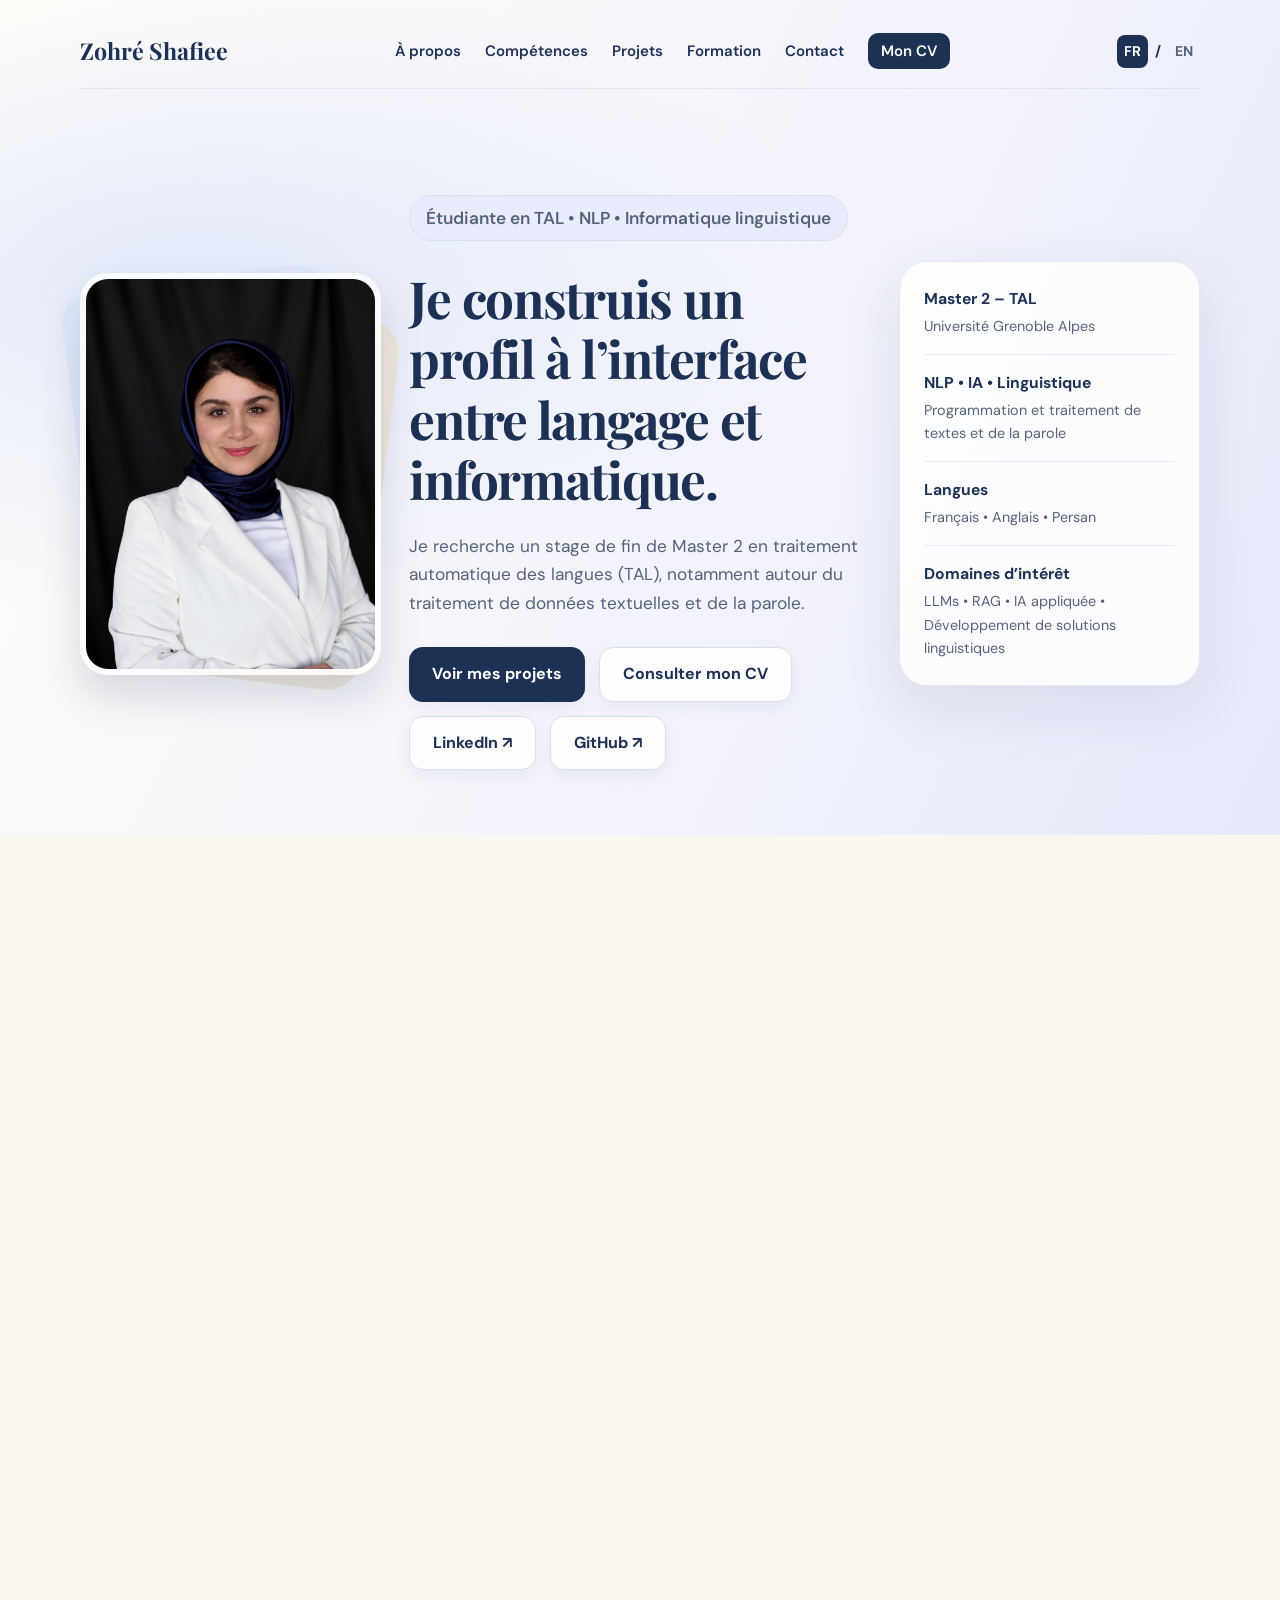
==== index.html @ eb0753e9 "Show future NLP and AI interests instead of internship-only objective" ====
<!DOCTYPE html>
<html lang="fr">
<head>
  <meta charset="UTF-8" />
  <meta name="viewport" content="width=device-width, initial-scale=1.0" />
  <title>Zohré Shafiee | Portfolio</title>
  <link rel="stylesheet" href="style.css" />
</head>
<body>
  <header class="hero">
    <nav class="navbar">
      <div class="logo">Zohré Shafiee</div>
      <ul class="nav-links">
        <li><a href="#about">À propos</a></li>
        <li><a href="#skills">Compétences</a></li>
        <li><a href="#projects">Projets</a></li>
        <li><a href="#formation">Formation</a></li>
        <li><a href="#contact">Contact</a></li><li><a class="nav-cv" href="cv.html">Mon CV</a></li>
      </ul>
      <div class="lang-switch" aria-label="Langue"><a href="index.html" lang="fr" aria-current="page">FR</a><span aria-hidden="true"> / </span><a href="en.html" lang="en">EN</a></div>
    </nav>

    <div class="hero-content">
      <div class="hero-photo-wrap">
        <div class="hero-photo-shape shape-one"></div>
        <div class="hero-photo-shape shape-two"></div>
        <img class="hero-portrait" src="photo_portfolio_zohre.jpg" alt="Portrait de Zohré Shafiee" />
      </div>
      <div class="hero-text">
        <p class="tag">Étudiante en TAL • NLP • Informatique linguistique</p>
        <h1>Je construis un profil à l’interface entre langage et informatique.</h1>
        <p>Je recherche un stage de fin de Master 2 en traitement automatique des langues (TAL), notamment autour du traitement de données textuelles et de la parole.</p>
        <div class="hero-buttons">
          <a class="btn primary" href="#projects">Voir mes projets</a>
          <a class="btn secondary" href="cv.html">Consulter mon CV</a><a class="btn secondary" href="https://www.linkedin.com/in/zohr%C3%A9-shafiee-1b58731a2/" target="_blank" rel="noopener noreferrer">LinkedIn ↗</a>
          <a class="btn secondary" href="https://github.com/zohre-shafiee" target="_blank" rel="noopener noreferrer">GitHub ↗</a>
        </div>
      </div>
      <aside class="hero-card info-card">
        <div class="info-item"><h3>Master 2 – TAL</h3><p>Université Grenoble Alpes</p></div>
        <div class="info-item"><h3>NLP • IA • Linguistique</h3><p>Programmation et traitement de textes et de la parole</p></div>
        <div class="info-item"><h3>Langues</h3><p>Français • Anglais • Persan</p></div>
        <div class="info-item"><h3>Domaines d’intérêt</h3><p>LLMs • RAG • IA appliquée • Développement de solutions linguistiques</p></div>
      </aside>
    </div>
  </header>

  <main class="container">
    <section id="about" class="section reveal">
      <h2>À propos</h2>
      <p>De la traduction française aux sciences du langage, puis au TAL, mon parcours relie l'analyse linguistique à la programmation. À l'Université Grenoble Alpes, je développe des compétences en traitement de corpus, classification de textes et évaluation de systèmes de reconnaissance vocale.</p>
      <p>Je souhaite contribuer à un projet concret en TAL/NLP lors d'un stage de fin d'études, en associant rigueur linguistique, expérimentation et développement.</p>
    </section>

    <section id="skills" class="section reveal">
      <h2>Compétences</h2>
      <div class="cards-grid">
        <div class="card">
          <h3>Programmation et développement web</h3>
          <p>Python, JavaScript, PHP, HTML, CSS, SQL</p>
        </div>
        <div class="card">
          <h3>Traitement automatique des langues</h3>
          <p>Prétraitement de textes, analyse de corpus, classification de textes, analyse phonologique</p>
        </div>
        <div class="card">
          <h3>Apprentissage automatique et NLP</h3>
          <p>Classification supervisée de textes, expérimentation avec des modèles Transformers, évaluation des prédictions</p>
        </div>
        <div class="card">
          <h3>Bibliothèques et outils utilisés</h3>
          <p>Pandas, NLTK, spaCy, Hugging Face Transformers, JiWER, Jupyter Notebook, Git/GitHub, SQLite</p>
        </div>
      </div>
    </section>

    <section id="projects" class="section reveal">
      <h2>Projets universitaires</h2>

      <div class="project-card">
        <h3>Phonorama – Application web d’analyse phonologique</h3>
        <p>
          Projet mené en équipe avec Aster Formation dans le cadre du cours de gestion de projet : développement d’un outil pour comparer les inventaires phonologiques du français et d’autres langues. Les données principalement issues de PHOIBLE sont présentées dans des tableaux interactifs de consonnes et de voyelles. </p><p class="project-contribution"><strong>Ma contribution :</strong> développement de fonctionnalités avec JavaScript et PHP et travail avec SQLite.
        </p>
        <span class="badge">HTML/CSS</span>
        <span class="badge">JavaScript</span>
        <span class="badge">PHP</span>
        <span class="badge">SQLite</span>
        <p><a href="https://github.com/zohre-shafiee/Project-Panneaurama-" target="_blank" rel="noopener noreferrer">Voir sur GitHub ↗</a></p>
      </div>

      <div class="project-card">
        <h3>Gestion des dictées – Application web éducative</h3>
        <p>
          Plateforme éducative permettant aux enseignants de gérer des dictées, de consulter les résultats des élèves et d’analyser leurs erreurs. Le projet associe une interface PHP/MySQL, un module de traitement linguistique en Python avec Stanza et une fonctionnalité d’OCR pour extraire du texte. </p><p class="project-contribution"><strong>Ma contribution :</strong> affichage des résultats des élèves, traitement des réponses avec JavaScript et PHP, et tests locaux d'analyse automatique en Python.
        </p>
        <span class="badge">JavaScript</span>
        <span class="badge">PHP</span>
        <span class="badge">Python</span>
        <p><a href="https://github.com/zohre-shafiee/gestion_des_dict-es" target="_blank" rel="noopener noreferrer">Code GitHub ↗</a> · <a href="http://i3l.univ-grenoble-alpes.fr/~l3_gr16/PWTAL/Zohre/ProjetWeb-Groupe1/index.php" target="_blank" rel="noopener noreferrer">Voir l’application ↗</a></p>
      </div>

      <div class="project-card">
        <h3>Classification de textes – ParlaCAP</h3>
        <p>
          Projet en binôme avec Camille Benoit-Guyod : prédire le parti politique associé à des discours parlementaires français du corpus ParlaCAP. Cinq configurations DistilCamemBERT et CamemBERT ont été expérimentées, notamment pour étudier l’impact du déséquilibre des classes. Meilleur résultat rapporté : 56,69 % d’accuracy et 48,29 % de F1 macro. </p><p class="project-contribution"><strong>Travail en équipe :</strong> préparation des données, expérimentation et évaluation de modèles Transformers avec Python.
        </p>
        <span class="badge">Python</span>
        <span class="badge">Transformers</span>
        <p><a href="https://github.com/zohre-shafiee/Projet-python-ParlaCAP" target="_blank" rel="noopener noreferrer">Voir sur GitHub ↗</a></p>
      </div>
      <div class="project-card">
        <h3>Évaluation de la reconnaissance automatique de la parole (ASR)</h3>
        <p>
          Étude expérimentale menée en équipe : comparaison des transcriptions automatiques du système TADDDAM avec des références manuelles, auprès de deux locuteurs natifs et deux non natifs du français. Les taux WER observés vont de 9,96 % à 19,41 % ; l’échantillon est trop petit pour conclure à un effet général du statut natif. </p><p class="project-contribution"><strong>Travail réalisé :</strong> normalisation des textes, calcul du Word Error Rate (WER) et identification des substitutions, suppressions et insertions avec Python et JiWER. L’exemple public repose uniquement sur des données fictives.
        </p>
        <span class="badge">Python</span>
        <span class="badge">JiWER</span>
        <span class="badge">ASR</span>
        <p><a href="https://github.com/zohre-shafiee/ASR-WER-Evaluation" target="_blank" rel="noopener noreferrer">Voir sur GitHub ↗</a></p>
      </div>
    </section>

    <section id="formation" class="section reveal">
      <h2>Formation</h2>
      <div class="timeline">
        <a class="timeline-item education-link" href="https://atu.ac.ir/en" target="_blank" rel="noopener noreferrer" aria-label="Licence en traduction française (Bac+4) — official programme website">
          <h3>Licence en traduction française (Bac+4)</h3>
          <p>Université Allameh Tabataba'i – Téhéran</p>
        </a>
        <a class="timeline-item education-link" href="https://lesla.univ-lyon2.fr/licences/science-du-langage" target="_blank" rel="noopener noreferrer" aria-label="Licence Sciences du langage — official programme website">
          <h3>Licence Sciences du langage</h3>
          <p>Université Lumière Lyon 2</p>
        </a>
        <a class="timeline-item education-link" href="https://formations.univ-grenoble-alpes.fr/fr/catalogue-2021/master-XB/master-sciences-du-langage-IBC7OSQ4/parcours-industries-de-la-langue-IBC7YS7U.html" target="_blank" rel="noopener noreferrer" aria-label="Master 2 – Industries de la langue (TAL) — official programme website">
          <h3>Master 2 – Industries de la langue (TAL)</h3>
          <p>Université Grenoble Alpes · En cours</p>
        </a>
      </div>
    </section>

    <section id="contact" class="section reveal">
      <h2>Contact</h2>
      <div class="contact-box">
        <p><strong>Email :</strong> <a href="mailto:zo.shafiee95@gmail.com">zo.shafiee95@gmail.com</a></p>
        <p><strong>GitHub :</strong> <a href="https://github.com/zohre-shafiee" target="_blank">Mon profil GitHub</a></p>
        <p><strong>LinkedIn :</strong> <a href="https://www.linkedin.com/in/zohr%C3%A9-shafiee-1b58731a2/" target="_blank">Mon profil LinkedIn</a></p>
      </div>
    </section>
  </main>

  <button id="backToTop">↑</button>

  <script src="script.js"></script>
</body>
</html>
---- style.css ----
@import url('https://fonts.googleapis.com/css2?family=DM+Sans:wght@400;500;600;700&family=Playfair+Display:wght@600;700&display=swap');
:root{--cream:#FAF7F0;--sand:#EEE7DB;--blue:#527AA7;--lightblue:#A7BED9;--navy:#1D3154;--muted:#56637A;--white:#fff;--line:#E4E6EC}
*{box-sizing:border-box}
html{scroll-behavior:smooth;scroll-padding-top:92px}
body{margin:0;font-family:'DM Sans',Arial,sans-serif;line-height:1.65;color:var(--navy);background:var(--cream)}
a{color:inherit;text-decoration:none}
a:focus-visible,button:focus-visible{outline:3px solid var(--blue);outline-offset:4px}
.container{width:min(1120px,90%);margin:auto}
.hero{min-height:690px;padding:14px 0 65px;background:radial-gradient(ellipse at 15% 35%,#e3eafa 0%,transparent 42%),linear-gradient(115deg,#fffdf8 0%,#f1f2fc 65%,#e5eaf9 100%)}
.navbar{width:min(1120px,90%);margin:auto;display:flex;justify-content:space-between;align-items:center;gap:20px;padding:18px 0;border-bottom:1px solid rgba(29,49,84,.08)}
.logo{font-family:'Playfair Display',Georgia,serif;font-weight:700;font-size:1.45rem;white-space:nowrap}
.nav-links{list-style:none;display:flex;gap:24px;padding:0;margin:0;flex-wrap:wrap}
.nav-links a{font-size:.94rem;font-weight:600;transition:color .2s}
.nav-links a:hover{color:#527AA7}
.hero-content{width:min(1120px,90%);margin:88px auto 0;display:grid;grid-template-columns:1.4fr .8fr;gap:55px;align-items:center}
.tag{display:inline-flex;padding:8px 16px;color:#466ca1;background:#e8ecfc;border:1px solid #d8e0f6;border-radius:999px;font-size:.86rem;font-weight:600;margin-bottom:15px}
.hero-text h1{font-family:'Playfair Display',Georgia,serif;font-size:clamp(2.35rem,4vw,3.9rem);line-height:1.18;letter-spacing:-.025em;margin:12px 0 22px;max-width:750px}
.hero-text p{max-width:670px;font-size:1.08rem;color:var(--muted)}
.hero-buttons{margin-top:30px;display:flex;gap:14px;flex-wrap:wrap}
.btn{display:inline-flex;justify-content:center;align-items:center;padding:13px 23px;border-radius:14px;font-weight:700;box-shadow:0 5px 15px rgba(29,49,84,.06);transition:transform .2s,box-shadow .2s}
.btn:hover{transform:translateY(-3px);box-shadow:0 12px 24px rgba(29,49,84,.12)}
.primary{background:var(--navy);color:white}.secondary{background:rgba(255,255,255,.84);border:1px solid #d8dfed;color:var(--navy)}
.hero-card{max-width:380px;justify-self:center;width:100%;background:rgba(255,255,255,.84);border:1px solid #e5e8f0;padding:32px 25px;border-radius:28px;text-align:center;box-shadow:0 20px 60px rgba(43,62,95,.11)}
.hero-card h3{font-family:'Playfair Display',Georgia,serif;font-size:1.6rem;margin:12px 0 5px}
.hero-card p{color:var(--muted);font-size:.93rem;margin:7px 0}
.avatar{width:172px;height:172px;margin:0 auto 16px;border-radius:50%;background:#e1e7f0;box-shadow:0 12px 32px rgba(29,49,84,.13)}
.avatar-photo{display:block;object-fit:cover;object-position:center 27%;border:5px solid white}
.section{padding:66px 0}.section h2{font-family:'Playfair Display',Georgia,serif;font-size:2.15rem;line-height:1.2;margin:0 0 28px}
#about{max-width:850px}#about p{font-size:1.07rem;color:#4d5d75}
.cards-grid{display:grid;grid-template-columns:repeat(2,minmax(0,1fr));gap:18px}
.card,.project-card,.contact-box,.timeline-item{background:var(--white);border:1px solid var(--line);border-radius:22px;padding:26px;box-shadow:0 9px 30px rgba(29,49,84,.045)}
.card{border-top:3px solid #b8c9e4}
.card h3,.project-card h3,.timeline-item h3{margin:0 0 10px;color:var(--navy);font-size:1.18rem}
.card p,.project-card p,.timeline-item p{color:var(--muted);margin:8px 0}
#projects{display:grid;grid-template-columns:repeat(3,minmax(0,1fr));gap:16px}
#projects h2{grid-column:1/-1}
.project-card{margin:0;display:flex;flex-direction:column;align-items:flex-start;transition:transform .25s,box-shadow .25s,border-color .25s}
.project-card:hover,.card:hover{transform:translateY(-5px);border-color:#b7c9e1;box-shadow:0 18px 40px rgba(29,49,84,.11)}
.project-card h3{font-family:'Playfair Display',Georgia,serif;font-size:1.31rem}
.project-card p:last-child{margin-top:auto;padding-top:16px;font-weight:700;color:#315e9b}
.project-card p:last-child a:hover{text-decoration:underline}
.badge{display:inline-flex;margin:9px 6px 0 0;padding:5px 11px;border-radius:99px;background:#edf1fb;color:#365a8f;font-size:.82rem;font-weight:600}
.timeline{display:grid;grid-template-columns:repeat(3,minmax(0,1fr));gap:16px}
.timeline-item{border-left:4px solid var(--lightblue)}
.contact-box{background:linear-gradient(120deg,#fff,#eef2fb)}
.contact-box p{margin:10px 0;overflow-wrap:anywhere}
.contact-box a{color:#315e9b;text-decoration:underline;text-underline-offset:3px}
.reveal{opacity:0;transform:translateY(24px);transition:opacity .7s ease,transform .7s ease}.reveal.visible{opacity:1;transform:translateY(0)}
#backToTop{position:fixed;right:22px;bottom:22px;border:0;border-radius:50%;background:var(--navy);color:white;width:46px;height:46px;font-size:1.2rem;cursor:pointer;display:none;box-shadow:0 8px 20px rgba(29,49,84,.2)}
#backToTop.show{display:block}
@media(max-width:940px){.hero-content{grid-template-columns:1fr 300px;gap:22px}.nav-links{gap:14px}#projects{grid-template-columns:1fr 1fr}.timeline{grid-template-columns:1fr 1fr}}
@media(max-width:680px){.navbar{flex-direction:column;gap:12px}.nav-links{justify-content:center;gap:12px}.hero{min-height:0;padding-bottom:48px}.hero-content{grid-template-columns:1fr;margin:44px auto 0}.hero-text h1{font-size:2.35rem}.hero-card{margin-top:15px}.section{padding:45px 0}.cards-grid,#projects,.timeline{grid-template-columns:1fr}.section h2{font-size:1.85rem}}
@media(prefers-reduced-motion:reduce){*,*::before,*::after{scroll-behavior:auto!important;transition:none!important}.reveal{opacity:1;transform:none}}

/* Hero layout inspired by the approved cream-and-blue mockup */
.hero-content{grid-template-columns:minmax(220px,.85fr) minmax(320px,1.3fr) minmax(210px,.85fr);gap:28px}
.hero-photo-wrap{position:relative;min-height:440px;display:flex;align-items:center;justify-content:center}
.hero-photo-shape{position:absolute;border-radius:35px;z-index:0}
.shape-one{width:90%;height:84%;top:5%;left:0;background:#dfe8fa;transform:rotate(-7deg)}
.shape-two{width:83%;height:85%;bottom:3%;right:0;background:#eee7db;transform:rotate(7deg)}
.hero-portrait{position:relative;z-index:1;display:block;width:100%;max-width:315px;aspect-ratio:3/4;object-fit:cover;object-position:center 20%;border-radius:28px;border:6px solid rgba(255,255,255,.8);box-shadow:0 20px 40px rgba(29,49,84,.16)}
.hero-card.info-card{text-align:left;max-width:330px;padding:24px}
.info-item+.info-item{border-top:1px solid #e8ebf2;margin-top:15px;padding-top:15px}
.info-card .info-item h3{font-family:'DM Sans',Arial,sans-serif;font-size:.98rem;margin:0 0 3px}
.info-card .info-item p{font-size:.9rem;margin:0;color:#56637a}
@media(max-width:1050px){.hero-content{grid-template-columns:minmax(210px,.8fr) minmax(280px,1.2fr)}.info-card{grid-column:1/-1;justify-self:stretch!important;max-width:none!important;display:grid;grid-template-columns:repeat(2,minmax(0,1fr));gap:15px}.info-item+.info-item{margin:0;padding:0;border:0}}
@media(max-width:680px){.hero-content{grid-template-columns:1fr}.hero-photo-wrap{order:1;max-width:300px;width:100%;margin:0 auto}.hero-text{order:2}.hero-card.info-card{order:3;display:block}.info-item+.info-item{border-top:1px solid #e8ebf2;margin-top:15px;padding-top:15px}}

/* Portfolio refinements */
.nav-links .nav-cv{padding:8px 13px;border-radius:10px;background:var(--navy);color:white}
.nav-links .nav-cv:hover{color:white;background:#365a8f}
#projects{grid-template-columns:repeat(2,minmax(0,1fr));gap:22px}
.project-card{min-height:285px}
.project-card strong{color:var(--navy)}
.project-card p:last-child{display:flex;flex-wrap:wrap;gap:8px 14px}
@media(max-width:680px){#projects{grid-template-columns:1fr}.project-card{min-height:0}}
/* Readable, printable CV */
.cv-page{background:#eff2f7;color:#202c40;font-family:Arial,sans-serif;line-height:1.32}
.cv-actions{width:min(800px,94%);margin:22px auto;display:flex;justify-content:space-between;align-items:center;gap:14px}
.cv-actions a{font-weight:700;text-decoration:underline}
.cv-actions button{border:0;border-radius:9px;background:#1d3154;color:#fff;padding:12px 18px;font-weight:700;cursor:pointer}
.cv-sheet{max-width:800px;min-height:1060px;background:#fff;margin:0 auto 40px;padding:36px 45px 34px;box-shadow:0 12px 35px #dce2eb;font-size:11.2px}
.cv-sheet header{margin-bottom:12px}
.cv-sheet h1{font-size:26px;letter-spacing:.6px;margin:0 0 3px}
.cv-sheet .cv-subtitle{font-size:12px;color:#2767ae;font-weight:700;margin:0 0 8px}
.cv-sheet header p:last-child{margin:0;font-size:10.2px}
.cv-sheet a{text-decoration:underline;color:#255d93}
.cv-sheet section{margin:12px 0}
.cv-sheet h2{font-size:12px;border-bottom:2px solid #283951;margin:0 0 5px;padding:0 0 2px;letter-spacing:.3px}
.cv-sheet section p{margin:5px 0 8px}
.cv-sheet em{color:#52637b;font-style:normal}
@media(max-width:680px){.cv-sheet{min-height:0;padding:25px 20px;width:96%;font-size:11px}}
@page{size:A4;margin:10mm}
@media print{.cv-page{background:white}.cv-actions{display:none}.cv-sheet{max-width:none;min-height:0;margin:0;padding:0;box-shadow:none;font-size:9.9px}.cv-sheet h1{font-size:24px}.cv-sheet section{margin:9px 0}.cv-sheet h2{font-size:11px}.cv-sheet section p{margin:4px 0 6px}a{color:inherit!important}}

/* CV reading layout: centered paper, comfortable margins and justified prose */
body.cv-page .cv-sheet{
  width:min(820px,calc(100% - 56px));
  max-width:820px;
  margin:28px auto 48px;
  padding:46px 56px;
  background:#fff;
  border:1px solid #e0e5ee;
  border-radius:12px;
  box-shadow:0 14px 45px rgba(29,49,84,.10);
  font-size:12.5px;
  line-height:1.48;
}
body.cv-page .cv-sheet section p{
  text-align:justify;
  text-justify:inter-word;
  hyphens:auto;
  margin:7px 0 10px;
}
body.cv-page .cv-sheet h2{margin-top:17px;margin-bottom:7px}
body.cv-page .cv-sheet header p{text-align:left}
body.cv-page .cv-actions{width:min(820px,calc(100% - 56px))}
@media(max-width:680px){
  body.cv-page .cv-sheet{width:calc(100% - 24px);padding:25px 21px;margin:16px auto 28px;border-radius:9px}
  body.cv-page .cv-actions{width:calc(100% - 24px)}
}
@media print{
  body.cv-page .cv-sheet{
    width:100%;max-width:none;margin:0;padding:0;border:0;border-radius:0;
    box-shadow:none;font-size:9.9px;line-height:1.28;
  }
  body.cv-page .cv-sheet section p{margin:4px 0 6px}
  body.cv-page .cv-sheet h2{margin:9px 0 4px}
}

/* Separate tool list on CV project entries */
.cv-sheet .project-tools{display:block;margin-top:3px;color:#526b8a;font-size:.96em;font-weight:500;text-align:left}
@media print{.cv-sheet .project-tools{margin-top:2px}}

/* CV: justify body text consistently, including project descriptions and print/PDF */
body.cv-page .cv-sheet section p{
  text-align:justify !important;
  text-align-last:left;
  text-justify:inter-word;
  hyphens:auto;
}
body.cv-page .cv-sheet section p strong,
body.cv-page .cv-sheet section p .project-tools{white-space:normal}
@media print{
  body.cv-page .cv-sheet section p{text-align:justify !important;text-align-last:left}
}

/* Bilingual navigation */
.navbar .lang-switch{flex-shrink:0;white-space:nowrap;font-size:.88rem;font-weight:700;display:flex;align-items:center;gap:7px}
.lang-switch a{padding:5px 7px;border-radius:8px;color:var(--muted);text-decoration:none}
.lang-switch a[aria-current="page"]{background:var(--navy);color:white}
.lang-switch a:not([aria-current="page"]):hover{background:#e6ecf8;color:var(--navy)}
.cv-actions .lang-switch{display:flex;align-items:center;gap:7px;font-weight:700}
.cv-actions .lang-switch a{padding:5px 9px;text-decoration:none}
@media(max-width:940px){.navbar{flex-wrap:wrap}.navbar .lang-switch{margin-left:auto}}
@media(max-width:680px){.navbar .lang-switch{margin:0 auto}.cv-actions{flex-wrap:wrap;justify-content:center}.cv-actions .lang-switch{order:1}}

/* Separate personal contribution from project summary */
.project-card .project-contribution{margin-top:12px;margin-bottom:12px}
.project-card .project-contribution strong{display:inline}

/* Education cards: keyboard-accessible clickable links */
.education-link{display:block;color:inherit;text-decoration:none;cursor:pointer;transition:transform .25s,box-shadow .25s,border-color .25s}
.education-link:hover,.education-link:focus-visible{transform:translateY(-5px);border-color:#9fb9d9;box-shadow:0 18px 40px rgba(29,49,84,.11)}
.education-link:focus-visible{outline:3px solid #315e9b;outline-offset:4px}
.education-link h3,.education-link p{text-decoration:none}
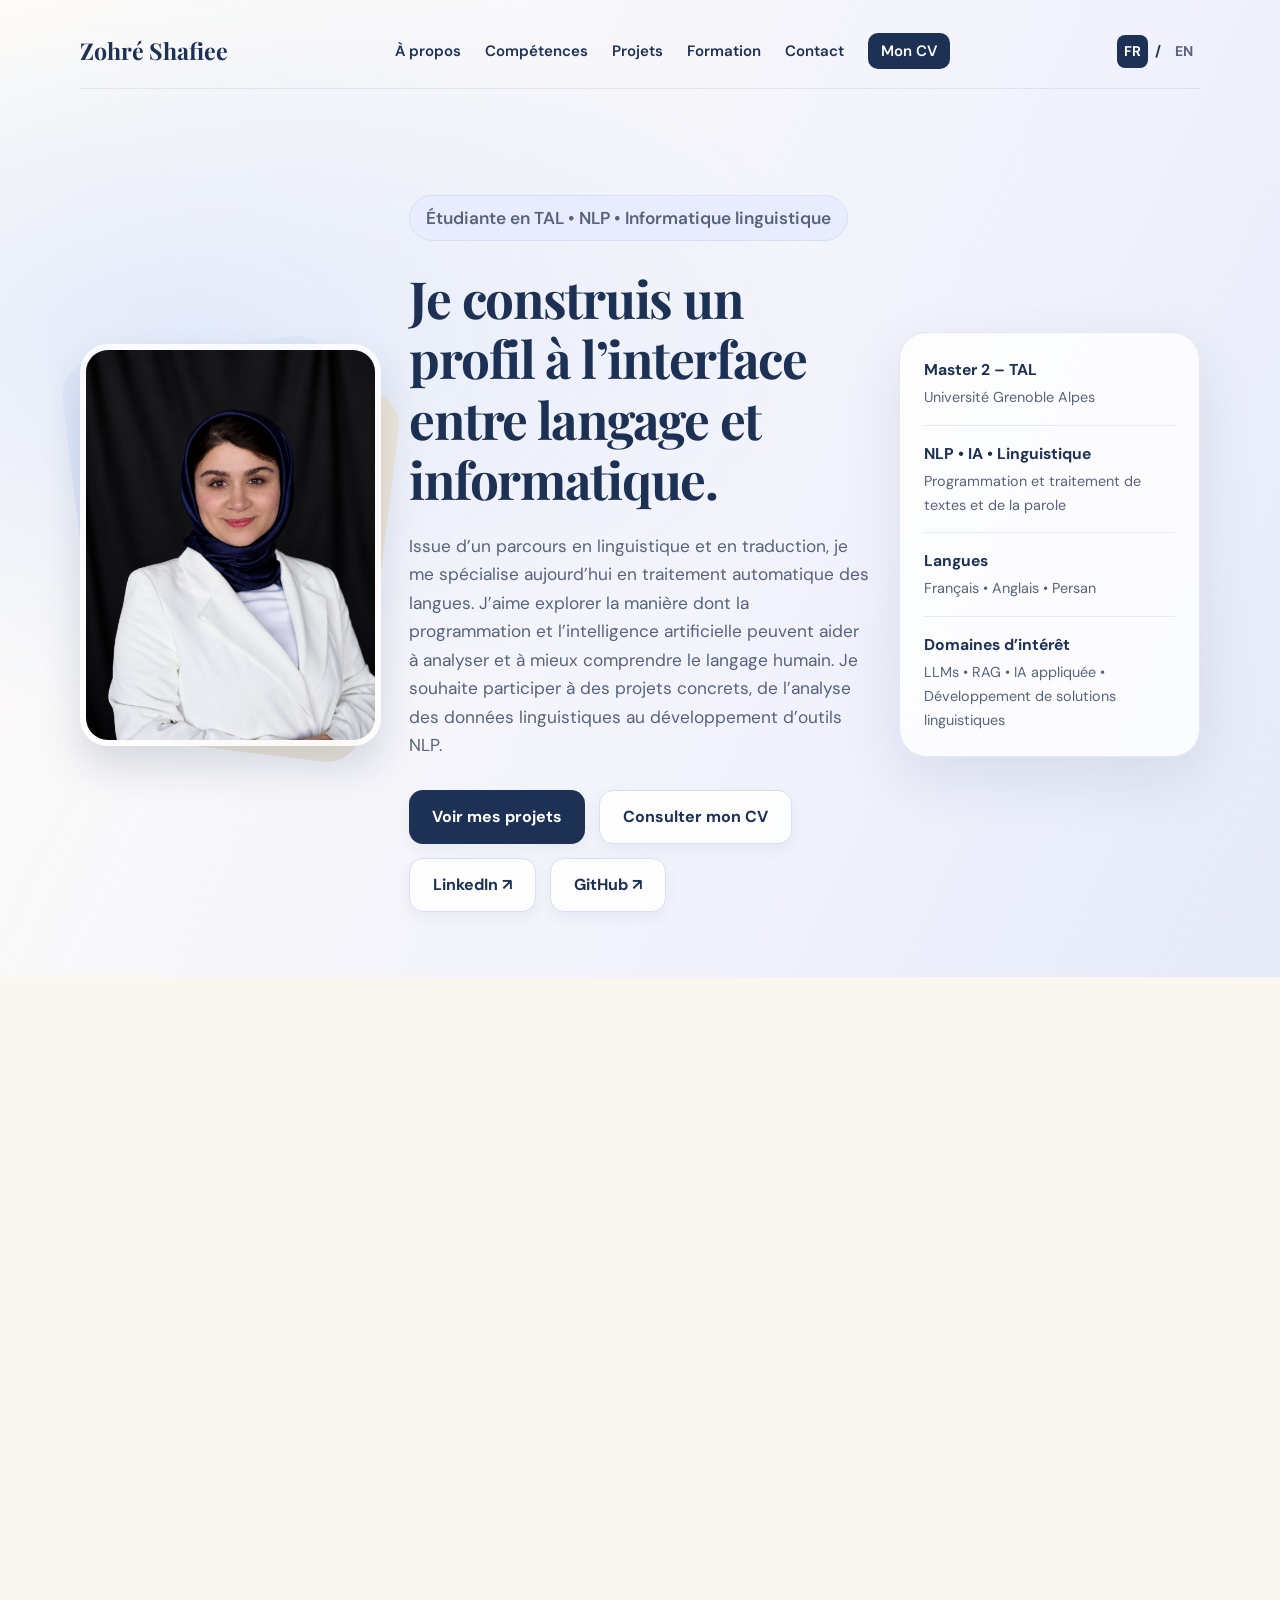
==== commit a2b031ae: "Refresh hero introduction to emphasize linguistics, AI and practical NLP projects" ====
--- a/index.html
+++ b/index.html
@@ -29,7 +29,7 @@
       <div class="hero-text">
         <p class="tag">Étudiante en TAL • NLP • Informatique linguistique</p>
         <h1>Je construis un profil à l’interface entre langage et informatique.</h1>
-        <p>Je recherche un stage de fin de Master 2 en traitement automatique des langues (TAL), notamment autour du traitement de données textuelles et de la parole.</p>
+        <p>Issue d’un parcours en linguistique et en traduction, je me spécialise aujourd’hui en traitement automatique des langues. J’aime explorer la manière dont la programmation et l’intelligence artificielle peuvent aider à analyser et à mieux comprendre le langage humain. Je souhaite participer à des projets concrets, de l’analyse des données linguistiques au développement d’outils NLP.</p>
         <div class="hero-buttons">
           <a class="btn primary" href="#projects">Voir mes projets</a>
           <a class="btn secondary" href="cv.html">Consulter mon CV</a><a class="btn secondary" href="https://www.linkedin.com/in/zohr%C3%A9-shafiee-1b58731a2/" target="_blank" rel="noopener noreferrer">LinkedIn ↗</a>
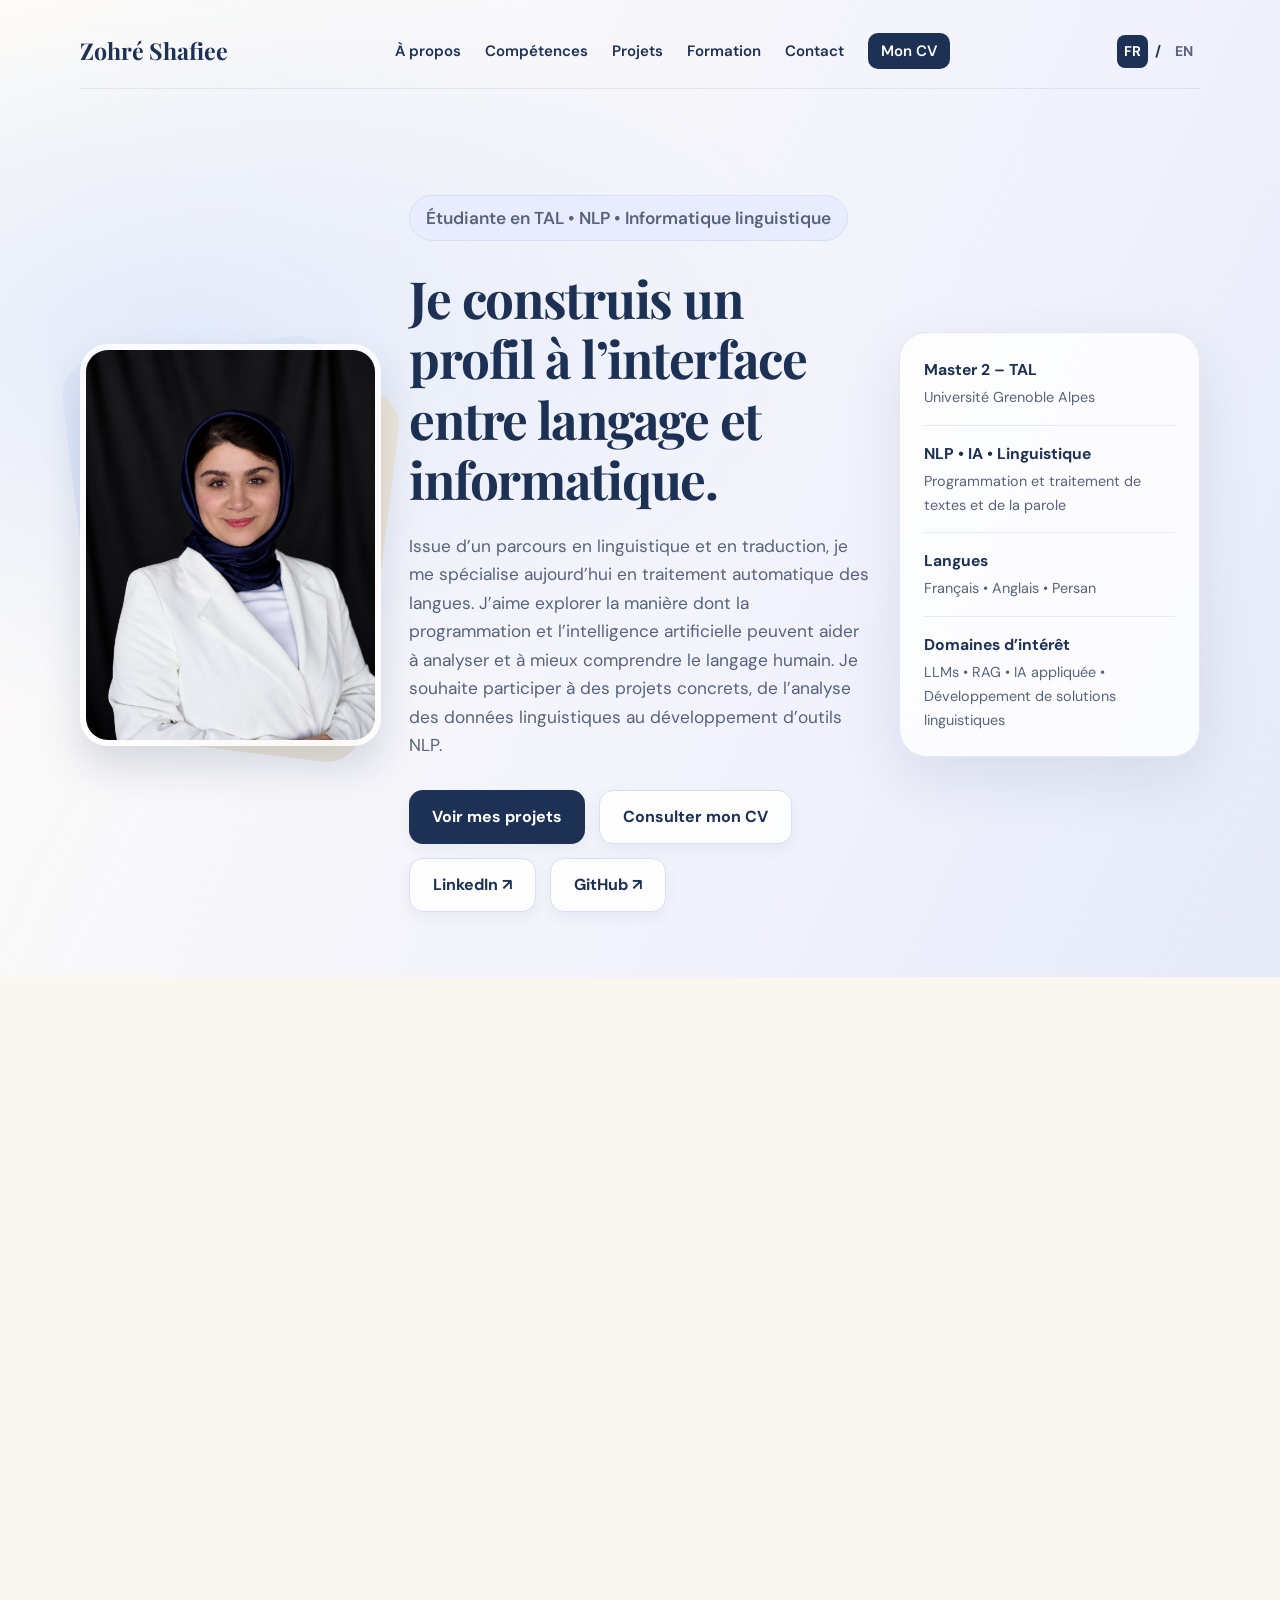
==== commit 4fa6215f: "Make About section concise, personal and distinct from hero introduction" ====
--- a/index.html
+++ b/index.html
@@ -48,8 +48,7 @@
   <main class="container">
     <section id="about" class="section reveal">
       <h2>À propos</h2>
-      <p>De la traduction française aux sciences du langage, puis au TAL, mon parcours relie l'analyse linguistique à la programmation. À l'Université Grenoble Alpes, je développe des compétences en traitement de corpus, classification de textes et évaluation de systèmes de reconnaissance vocale.</p>
-      <p>Je souhaite contribuer à un projet concret en TAL/NLP lors d'un stage de fin d'études, en associant rigueur linguistique, expérimentation et développement.</p>
+      <p>Mon parcours entre traduction, linguistique et informatique m’a appris à aborder les problèmes sous différents angles. Ce que j’aime particulièrement dans le TAL, c’est pouvoir relier l’analyse du langage à la programmation pour développer des outils concrets. Je suis curieuse, j’aime apprendre de nouvelles technologies et comprendre comment les choses fonctionnent, autant sur le plan linguistique que technique.</p>
     </section>
 
     <section id="skills" class="section reveal">
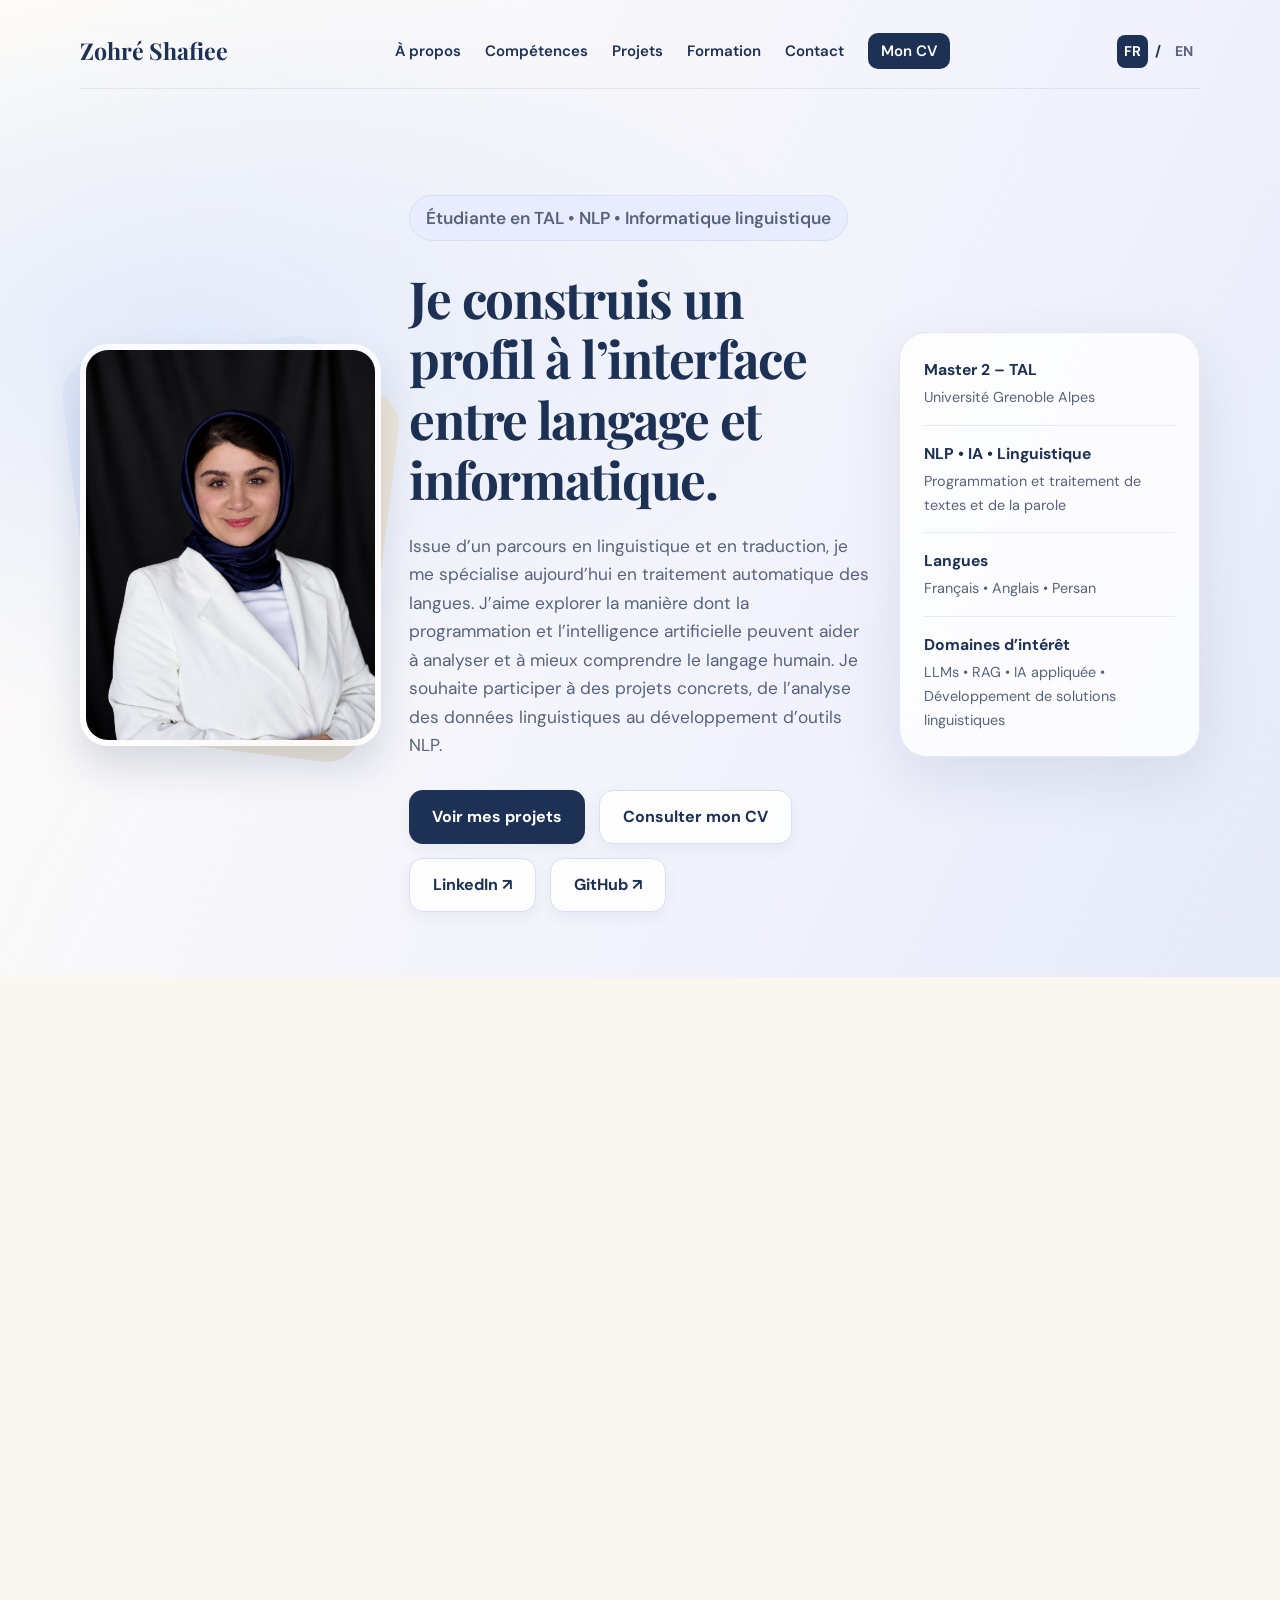
==== commit c0cede29: "Phonorama: add live app link, mention MySQL deployment" ====
--- a/index.html
+++ b/index.html
@@ -79,13 +79,14 @@
       <div class="project-card">
         <h3>Phonorama – Application web d’analyse phonologique</h3>
         <p>
-          Projet mené en équipe avec Aster Formation dans le cadre du cours de gestion de projet : développement d’un outil pour comparer les inventaires phonologiques du français et d’autres langues. Les données principalement issues de PHOIBLE sont présentées dans des tableaux interactifs de consonnes et de voyelles. </p><p class="project-contribution"><strong>Ma contribution :</strong> développement de fonctionnalités avec JavaScript et PHP et travail avec SQLite.
+          Projet mené en équipe avec Aster Formation dans le cadre du cours de gestion de projet : développement d’un outil pour comparer les inventaires phonologiques du français et d’autres langues. Les données principalement issues de PHOIBLE sont présentées dans des tableaux interactifs de consonnes et de voyelles. </p><p class="project-contribution"><strong>Ma contribution :</strong> développement de fonctionnalités avec JavaScript et PHP et travail avec SQLite ; puis migration de la base vers MySQL, déploiement sur le serveur universitaire, correction de l’affichage des tableaux et refonte de l’interface.
         </p>
         <span class="badge">HTML/CSS</span>
         <span class="badge">JavaScript</span>
         <span class="badge">PHP</span>
         <span class="badge">SQLite</span>
-        <p><a href="https://github.com/zohre-shafiee/Project-Panneaurama-" target="_blank" rel="noopener noreferrer">Voir sur GitHub ↗</a></p>
+        <span class="badge">MySQL</span>
+        <p><a href="https://github.com/zohre-shafiee/phonorama" target="_blank" rel="noopener noreferrer">Code GitHub ↗</a> · <a href="http://i3l.univ-grenoble-alpes.fr/~l3_gr16/PWTAL/projet-pannorama/phonorama-main/phonorama.html" target="_blank" rel="noopener noreferrer">Voir l’application ↗</a></p>
       </div>
 
       <div class="project-card">
@@ -96,7 +97,7 @@
         <span class="badge">JavaScript</span>
         <span class="badge">PHP</span>
         <span class="badge">Python</span>
-        <p><a href="https://github.com/zohre-shafiee/gestion_des_dict-es" target="_blank" rel="noopener noreferrer">Code GitHub ↗</a> · <a href="http://i3l.univ-grenoble-alpes.fr/~l3_gr16/PWTAL/Zohre/ProjetWeb-Groupe1/index.php" target="_blank" rel="noopener noreferrer">Voir l’application ↗</a></p>
+        <p><a href="https://github.com/zohre-shafiee/gestion-des-dictees" target="_blank" rel="noopener noreferrer">Code GitHub ↗</a> · <a href="http://i3l.univ-grenoble-alpes.fr/~l3_gr16/PWTAL/Zohre/ProjetWeb-Groupe1/index.php" target="_blank" rel="noopener noreferrer">Voir l’application ↗</a></p>
       </div>
 
       <div class="project-card">
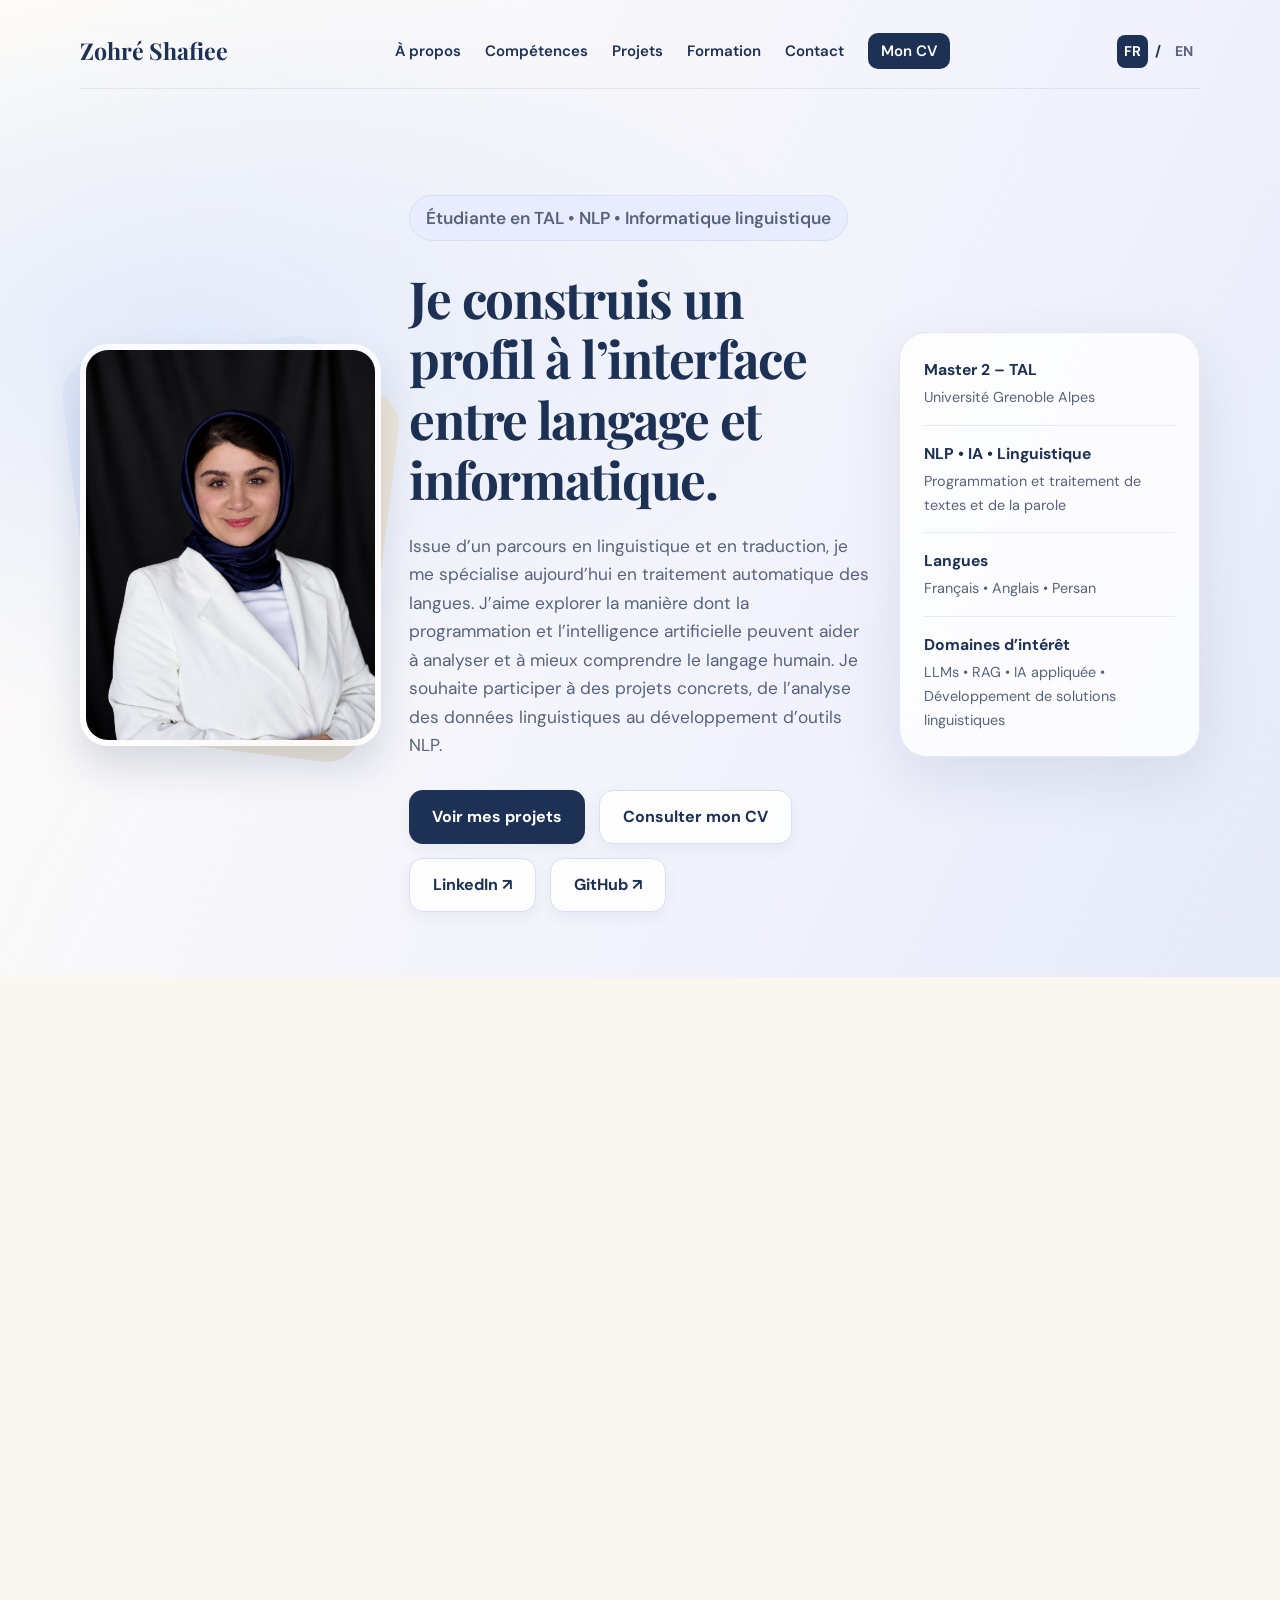
==== commit a0dd01f1: "Compétences : lien vers les projets où chaque compétence a été pratiquée" ====
--- a/index.html
+++ b/index.html
@@ -56,27 +56,49 @@
       <div class="cards-grid">
         <div class="card">
           <h3>Programmation et développement web</h3>
-          <p>Python, JavaScript, PHP, HTML, CSS, SQL</p>
+          <ul class="skill-list">
+            <li><span class="skill-name">Python</span><span class="skill-proj"><a href="#projet-parlacap">ParlaCAP</a><a href="#projet-asr">Évaluation ASR</a><a href="#projet-dictees">Dictées</a></span></li>
+            <li><span class="skill-name">JavaScript</span><span class="skill-proj"><a href="#projet-phonorama">Phonorama</a><a href="#projet-dictees">Dictées</a></span></li>
+            <li><span class="skill-name">PHP</span><span class="skill-proj"><a href="#projet-phonorama">Phonorama</a><a href="#projet-dictees">Dictées</a></span></li>
+            <li><span class="skill-name">HTML / CSS</span><span class="skill-proj"><a href="#projet-phonorama">Phonorama</a><a href="#projet-dictees">Dictées</a></span></li>
+            <li><span class="skill-name">SQL (SQLite, MySQL)</span><span class="skill-proj"><a href="#projet-phonorama">Phonorama</a></span></li>
+          </ul>
         </div>
         <div class="card">
           <h3>Traitement automatique des langues</h3>
-          <p>Prétraitement de textes, analyse de corpus, classification de textes, analyse phonologique</p>
+          <ul class="skill-list">
+            <li><span class="skill-name">Prétraitement de textes</span><span class="skill-proj"><a href="#projet-parlacap">ParlaCAP</a><a href="#projet-asr">Évaluation ASR</a></span></li>
+            <li><span class="skill-name">Classification de textes</span><span class="skill-proj"><a href="#projet-parlacap">ParlaCAP</a></span></li>
+            <li><span class="skill-name">Analyse phonologique</span><span class="skill-proj"><a href="#projet-phonorama">Phonorama</a></span></li>
+            <li><span class="skill-name">Analyse de corpus</span><span class="skill-proj"><span class="skill-note">DiachroRom</span></span></li>
+          </ul>
         </div>
         <div class="card">
           <h3>Apprentissage automatique et NLP</h3>
-          <p>Classification supervisée de textes, expérimentation avec des modèles Transformers, évaluation des prédictions</p>
+          <ul class="skill-list">
+            <li><span class="skill-name">Classification supervisée</span><span class="skill-proj"><a href="#projet-parlacap">ParlaCAP</a></span></li>
+            <li><span class="skill-name">Modèles Transformers (CamemBERT)</span><span class="skill-proj"><a href="#projet-parlacap">ParlaCAP</a></span></li>
+            <li><span class="skill-name">Évaluation (accuracy, F1, WER)</span><span class="skill-proj"><a href="#projet-parlacap">ParlaCAP</a><a href="#projet-asr">Évaluation ASR</a></span></li>
+          </ul>
         </div>
         <div class="card">
           <h3>Bibliothèques et outils utilisés</h3>
-          <p>Pandas, NLTK, spaCy, Hugging Face Transformers, JiWER, Jupyter Notebook, Git/GitHub, SQLite</p>
+          <ul class="skill-list">
+            <li><span class="skill-name">Hugging Face Transformers</span><span class="skill-proj"><a href="#projet-parlacap">ParlaCAP</a></span></li>
+            <li><span class="skill-name">JiWER</span><span class="skill-proj"><a href="#projet-asr">Évaluation ASR</a></span></li>
+            <li><span class="skill-name">SQLite, MySQL, phpMyAdmin</span><span class="skill-proj"><a href="#projet-phonorama">Phonorama</a></span></li>
+            <li><span class="skill-name">Git / GitHub</span><span class="skill-proj"><a href="#projet-phonorama">Phonorama</a><a href="#projet-dictees">Dictées</a><a href="#projet-parlacap">ParlaCAP</a><a href="#projet-asr">Évaluation ASR</a></span></li>
+            <li><span class="skill-name">Pandas, NLTK, spaCy, Jupyter Notebook</span><span class="skill-proj"></span></li>
+          </ul>
         </div>
       </div>
+      <p class="skills-hint">Cliquez sur un projet pour voir où la compétence a été mise en pratique.</p>
     </section>
 
     <section id="projects" class="section reveal">
       <h2>Projets universitaires</h2>
 
-      <div class="project-card">
+      <div class="project-card" id="projet-phonorama">
         <h3>Phonorama – Application web d’analyse phonologique</h3>
         <p>
           Projet mené en équipe avec Aster Formation dans le cadre du cours de gestion de projet : développement d’un outil pour comparer les inventaires phonologiques du français et d’autres langues. Les données principalement issues de PHOIBLE sont présentées dans des tableaux interactifs de consonnes et de voyelles. </p><p class="project-contribution"><strong>Ma contribution :</strong> développement de fonctionnalités avec JavaScript et PHP et travail avec SQLite ; puis migration de la base vers MySQL, déploiement sur le serveur universitaire, correction de l’affichage des tableaux et refonte de l’interface.
@@ -89,7 +111,7 @@
         <p><a href="https://github.com/zohre-shafiee/phonorama" target="_blank" rel="noopener noreferrer">Code GitHub ↗</a> · <a href="http://i3l.univ-grenoble-alpes.fr/~l3_gr16/PWTAL/projet-pannorama/phonorama-main/phonorama.html" target="_blank" rel="noopener noreferrer">Voir l’application ↗</a></p>
       </div>
 
-      <div class="project-card">
+      <div class="project-card" id="projet-dictees">
         <h3>Gestion des dictées – Application web éducative</h3>
         <p>
           Plateforme éducative permettant aux enseignants de gérer des dictées, de consulter les résultats des élèves et d’analyser leurs erreurs. Le projet associe une interface PHP/MySQL, un module de traitement linguistique en Python avec Stanza et une fonctionnalité d’OCR pour extraire du texte. </p><p class="project-contribution"><strong>Ma contribution :</strong> affichage des résultats des élèves, traitement des réponses avec JavaScript et PHP, et tests locaux d'analyse automatique en Python.
@@ -100,19 +122,19 @@
         <p><a href="https://github.com/zohre-shafiee/gestion-des-dictees" target="_blank" rel="noopener noreferrer">Code GitHub ↗</a> · <a href="http://i3l.univ-grenoble-alpes.fr/~l3_gr16/PWTAL/Zohre/ProjetWeb-Groupe1/index.php" target="_blank" rel="noopener noreferrer">Voir l’application ↗</a></p>
       </div>
 
-      <div class="project-card">
+      <div class="project-card" id="projet-parlacap">
         <h3>Classification de textes – ParlaCAP</h3>
         <p>
-          Projet en binôme avec Camille Benoit-Guyod : prédire le parti politique associé à des discours parlementaires français du corpus ParlaCAP. Cinq configurations DistilCamemBERT et CamemBERT ont été expérimentées, notamment pour étudier l’impact du déséquilibre des classes. Meilleur résultat rapporté : 56,69 % d’accuracy et 48,29 % de F1 macro. </p><p class="project-contribution"><strong>Travail en équipe :</strong> préparation des données, expérimentation et évaluation de modèles Transformers avec Python.
+          Projet en binôme avec Camille Benoit-Guyod : prédire le parti politique associé à des discours parlementaires français du corpus ParlaCAP. Cinq configurations DistilCamemBERT et CamemBERT ont été expérimentées, notamment pour étudier l’impact du déséquilibre des classes. Meilleur résultat rapporté : 56,69 % d’accuracy et 48,29 % de F1 macro. </p><p class="project-contribution"><strong>Ma contribution :</strong> préparation des données, expérimentation et évaluation de modèles Transformers avec Python.
         </p>
         <span class="badge">Python</span>
         <span class="badge">Transformers</span>
         <p><a href="https://github.com/zohre-shafiee/Projet-python-ParlaCAP" target="_blank" rel="noopener noreferrer">Voir sur GitHub ↗</a></p>
       </div>
-      <div class="project-card">
+      <div class="project-card" id="projet-asr">
         <h3>Évaluation de la reconnaissance automatique de la parole (ASR)</h3>
         <p>
-          Étude expérimentale menée en équipe : comparaison des transcriptions automatiques du système TADDDAM avec des références manuelles, auprès de deux locuteurs natifs et deux non natifs du français. Les taux WER observés vont de 9,96 % à 19,41 % ; l’échantillon est trop petit pour conclure à un effet général du statut natif. </p><p class="project-contribution"><strong>Travail réalisé :</strong> normalisation des textes, calcul du Word Error Rate (WER) et identification des substitutions, suppressions et insertions avec Python et JiWER. L’exemple public repose uniquement sur des données fictives.
+          Étude expérimentale menée en équipe : comparaison des transcriptions automatiques du système TADDDAM avec des références manuelles, auprès de deux locuteurs natifs et deux non natifs du français. Les taux WER observés vont de 9,96 % à 19,41 % ; l’échantillon est trop petit pour conclure à un effet général du statut natif. </p><p class="project-contribution"><strong>Ma contribution :</strong> normalisation des textes, calcul du Word Error Rate (WER) et identification des substitutions, suppressions et insertions avec Python et JiWER. L’exemple public repose uniquement sur des données fictives.
         </p>
         <span class="badge">Python</span>
         <span class="badge">JiWER</span>
--- a/style.css
+++ b/style.css
@@ -164,3 +164,16 @@
 .education-link:hover,.education-link:focus-visible{transform:translateY(-5px);border-color:#9fb9d9;box-shadow:0 18px 40px rgba(29,49,84,.11)}
 .education-link:focus-visible{outline:3px solid #315e9b;outline-offset:4px}
 .education-link h3,.education-link p{text-decoration:none}
+
+/* Compétences reliées aux projets */
+.skill-list{list-style:none;padding:0;margin:6px 0 0}
+.skill-list li{display:flex;flex-wrap:wrap;align-items:center;justify-content:space-between;gap:4px 10px;padding:8px 0;border-top:1px solid var(--line)}
+.skill-list li:first-child{border-top:0}
+.skill-name{font-weight:600;color:var(--navy);font-size:.95rem}
+.skill-proj{display:flex;flex-wrap:wrap;gap:5px}
+.skill-proj a{font-size:.76rem;font-weight:600;padding:2px 9px;border-radius:99px;background:#edf1fb;color:#365a8f;white-space:nowrap;transition:background .2s}
+.skill-proj a:hover{background:#dce6f7}
+.skill-note{font-size:.76rem;color:var(--muted);font-style:italic}
+.skills-hint{font-size:.85rem;color:var(--muted);margin-top:14px}
+.project-card{scroll-margin-top:100px}
+.project-card:target{border-color:#315e9b;box-shadow:0 0 0 3px rgba(49,94,155,.18),0 18px 40px rgba(29,49,84,.11)}
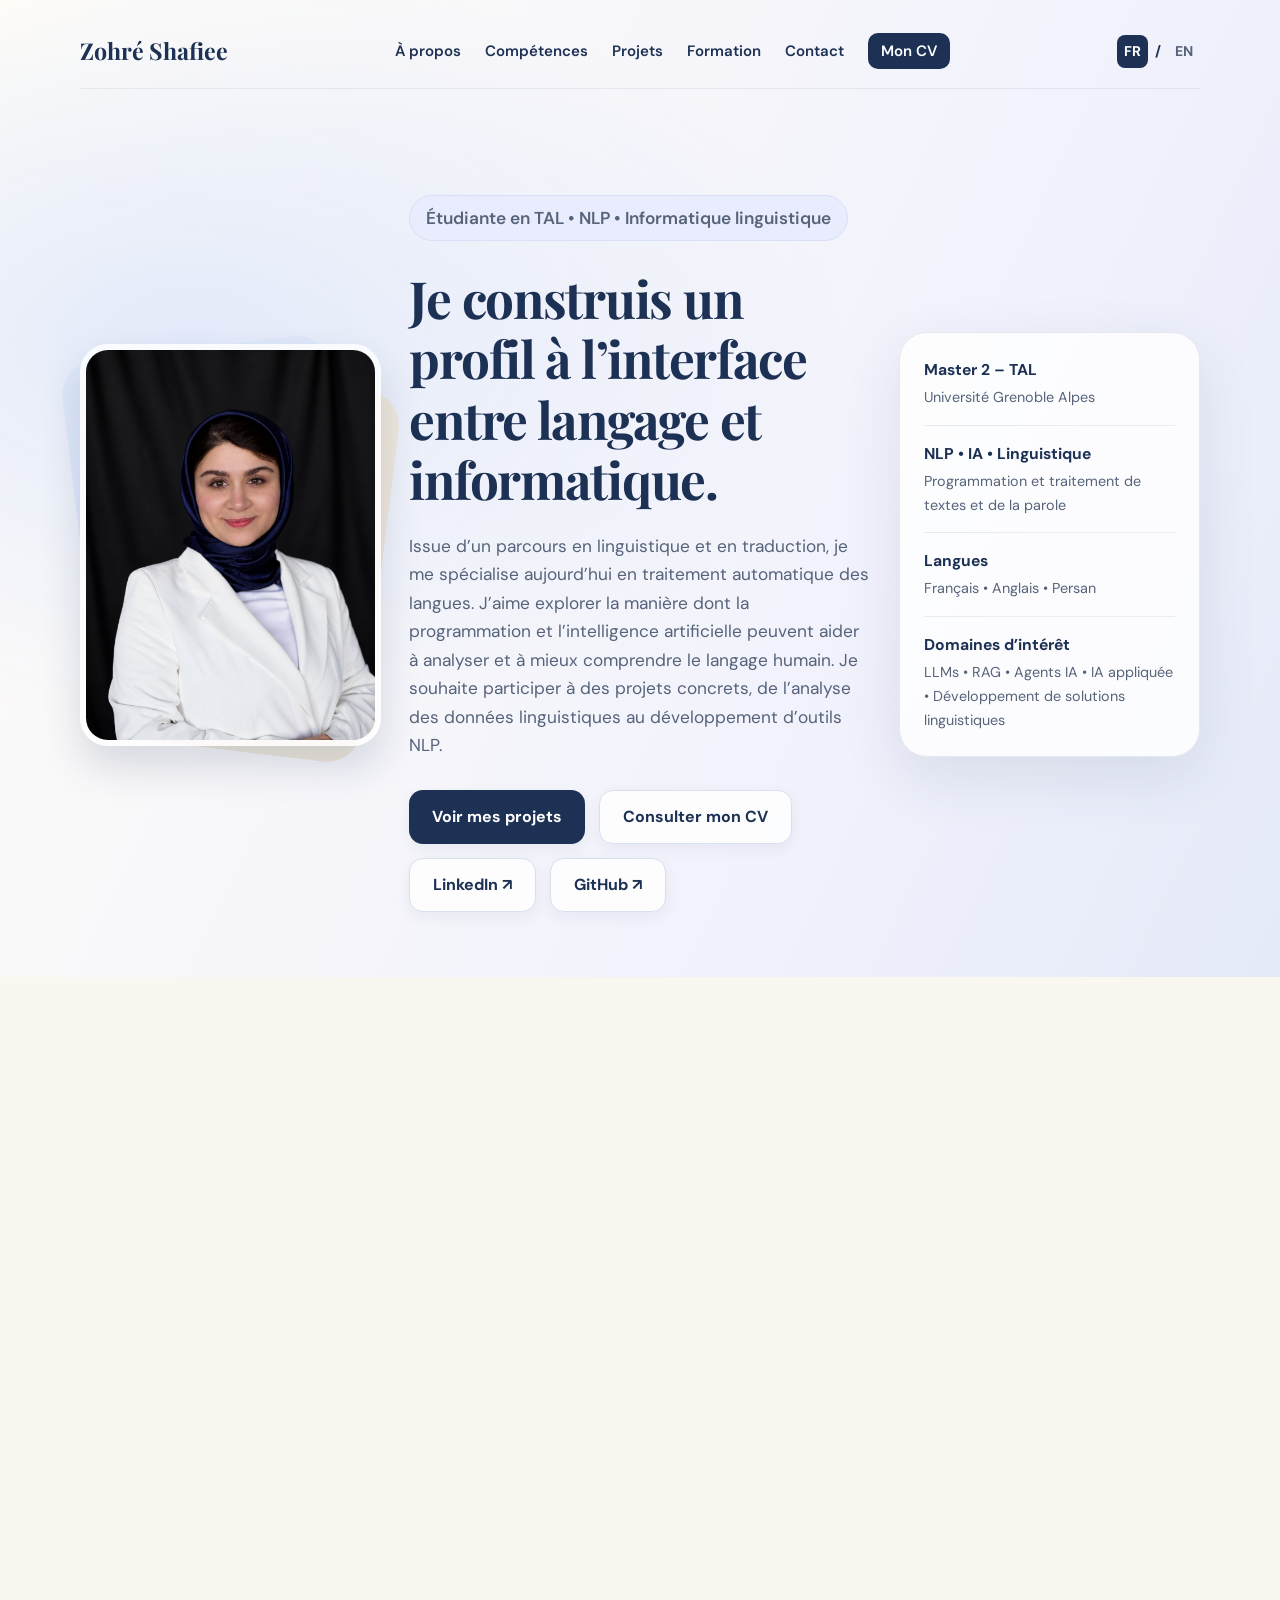
==== commit 2824d0c7: "Add EPANET assistant project and LLM skills (FR)" ====
--- a/index.html
+++ b/index.html
@@ -40,7 +40,7 @@
         <div class="info-item"><h3>Master 2 – TAL</h3><p>Université Grenoble Alpes</p></div>
         <div class="info-item"><h3>NLP • IA • Linguistique</h3><p>Programmation et traitement de textes et de la parole</p></div>
         <div class="info-item"><h3>Langues</h3><p>Français • Anglais • Persan</p></div>
-        <div class="info-item"><h3>Domaines d’intérêt</h3><p>LLMs • RAG • IA appliquée • Développement de solutions linguistiques</p></div>
+        <div class="info-item"><h3>Domaines d’intérêt</h3><p>LLMs • RAG • Agents IA • IA appliquée • Développement de solutions linguistiques</p></div>
       </aside>
     </div>
   </header>
@@ -56,49 +56,41 @@
       <div class="cards-grid">
         <div class="card">
           <h3>Programmation et développement web</h3>
-          <ul class="skill-list">
-            <li><span class="skill-name">Python</span><span class="skill-proj"><a href="#projet-parlacap">ParlaCAP</a><a href="#projet-asr">Évaluation ASR</a><a href="#projet-dictees">Dictées</a></span></li>
-            <li><span class="skill-name">JavaScript</span><span class="skill-proj"><a href="#projet-phonorama">Phonorama</a><a href="#projet-dictees">Dictées</a></span></li>
-            <li><span class="skill-name">PHP</span><span class="skill-proj"><a href="#projet-phonorama">Phonorama</a><a href="#projet-dictees">Dictées</a></span></li>
-            <li><span class="skill-name">HTML / CSS</span><span class="skill-proj"><a href="#projet-phonorama">Phonorama</a><a href="#projet-dictees">Dictées</a></span></li>
-            <li><span class="skill-name">SQL (SQLite, MySQL)</span><span class="skill-proj"><a href="#projet-phonorama">Phonorama</a></span></li>
-          </ul>
+          <p>Python, JavaScript, PHP, HTML, CSS, SQL</p>
         </div>
         <div class="card">
           <h3>Traitement automatique des langues</h3>
-          <ul class="skill-list">
-            <li><span class="skill-name">Prétraitement de textes</span><span class="skill-proj"><a href="#projet-parlacap">ParlaCAP</a><a href="#projet-asr">Évaluation ASR</a></span></li>
-            <li><span class="skill-name">Classification de textes</span><span class="skill-proj"><a href="#projet-parlacap">ParlaCAP</a></span></li>
-            <li><span class="skill-name">Analyse phonologique</span><span class="skill-proj"><a href="#projet-phonorama">Phonorama</a></span></li>
-            <li><span class="skill-name">Analyse de corpus</span><span class="skill-proj"><span class="skill-note">DiachroRom</span></span></li>
-          </ul>
+          <p>Prétraitement de textes, analyse de corpus, classification de textes, analyse phonologique</p>
         </div>
         <div class="card">
           <h3>Apprentissage automatique et NLP</h3>
-          <ul class="skill-list">
-            <li><span class="skill-name">Classification supervisée</span><span class="skill-proj"><a href="#projet-parlacap">ParlaCAP</a></span></li>
-            <li><span class="skill-name">Modèles Transformers (CamemBERT)</span><span class="skill-proj"><a href="#projet-parlacap">ParlaCAP</a></span></li>
-            <li><span class="skill-name">Évaluation (accuracy, F1, WER)</span><span class="skill-proj"><a href="#projet-parlacap">ParlaCAP</a><a href="#projet-asr">Évaluation ASR</a></span></li>
-          </ul>
+          <p>Classification supervisée de textes, expérimentation avec des modèles Transformers, évaluation des prédictions, RAG et agents LLM avec appel d’outils</p>
         </div>
         <div class="card">
           <h3>Bibliothèques et outils utilisés</h3>
-          <ul class="skill-list">
-            <li><span class="skill-name">Hugging Face Transformers</span><span class="skill-proj"><a href="#projet-parlacap">ParlaCAP</a></span></li>
-            <li><span class="skill-name">JiWER</span><span class="skill-proj"><a href="#projet-asr">Évaluation ASR</a></span></li>
-            <li><span class="skill-name">SQLite, MySQL, phpMyAdmin</span><span class="skill-proj"><a href="#projet-phonorama">Phonorama</a></span></li>
-            <li><span class="skill-name">Git / GitHub</span><span class="skill-proj"><a href="#projet-phonorama">Phonorama</a><a href="#projet-dictees">Dictées</a><a href="#projet-parlacap">ParlaCAP</a><a href="#projet-asr">Évaluation ASR</a></span></li>
-            <li><span class="skill-name">Pandas, NLTK, spaCy, Jupyter Notebook</span><span class="skill-proj"></span></li>
-          </ul>
+          <p>Pandas, NLTK, spaCy, Hugging Face Transformers, JiWER, LangChain, ChromaDB, Gradio, WNTR, Jupyter Notebook, Git/GitHub, SQLite</p>
         </div>
       </div>
-      <p class="skills-hint">Cliquez sur un projet pour voir où la compétence a été mise en pratique.</p>
     </section>
 
     <section id="projects" class="section reveal">
-      <h2>Projets universitaires</h2>
+      <h2>Projets</h2>
 
-      <div class="project-card" id="projet-phonorama">
+      <div class="project-card">
+        <h3>Assistant EPANET – RAG et agent IA pour la simulation hydraulique</h3>
+        <p>
+          Projet personnel : prototype d’assistant pour les utilisateurs d’EPANET, le logiciel de simulation des réseaux de distribution d’eau de l’EPA. Pour chaque question, un agent LLM décide s’il doit chercher dans le manuel EPANET 2.2 (avec citation des pages), lancer une simulation hydraulique du réseau d’exemple Net3 avec WNTR, ou combiner les deux. </p><p class="project-contribution"><strong>Réalisation :</strong> pipeline RAG (embeddings multilingues, ChromaDB), description des outils en JSON Schema, boucle d’agent avec limite de tours, interface Gradio et tests documentés.
+        </p>
+        <span class="badge">Python</span>
+        <span class="badge">LangChain</span>
+        <span class="badge">ChromaDB</span>
+        <span class="badge">Agents LLM</span>
+        <span class="badge">WNTR</span>
+        <span class="badge">Gradio</span>
+        <p><a href="https://github.com/zohre-shafiee/epanet-assistant" target="_blank" rel="noopener noreferrer">Voir sur GitHub ↗</a></p>
+      </div>
+
+      <div class="project-card">
         <h3>Phonorama – Application web d’analyse phonologique</h3>
         <p>
           Projet mené en équipe avec Aster Formation dans le cadre du cours de gestion de projet : développement d’un outil pour comparer les inventaires phonologiques du français et d’autres langues. Les données principalement issues de PHOIBLE sont présentées dans des tableaux interactifs de consonnes et de voyelles. </p><p class="project-contribution"><strong>Ma contribution :</strong> développement de fonctionnalités avec JavaScript et PHP et travail avec SQLite ; puis migration de la base vers MySQL, déploiement sur le serveur universitaire, correction de l’affichage des tableaux et refonte de l’interface.
@@ -111,7 +103,7 @@
         <p><a href="https://github.com/zohre-shafiee/phonorama" target="_blank" rel="noopener noreferrer">Code GitHub ↗</a> · <a href="http://i3l.univ-grenoble-alpes.fr/~l3_gr16/PWTAL/projet-pannorama/phonorama-main/phonorama.html" target="_blank" rel="noopener noreferrer">Voir l’application ↗</a></p>
       </div>
 
-      <div class="project-card" id="projet-dictees">
+      <div class="project-card">
         <h3>Gestion des dictées – Application web éducative</h3>
         <p>
           Plateforme éducative permettant aux enseignants de gérer des dictées, de consulter les résultats des élèves et d’analyser leurs erreurs. Le projet associe une interface PHP/MySQL, un module de traitement linguistique en Python avec Stanza et une fonctionnalité d’OCR pour extraire du texte. </p><p class="project-contribution"><strong>Ma contribution :</strong> affichage des résultats des élèves, traitement des réponses avec JavaScript et PHP, et tests locaux d'analyse automatique en Python.
@@ -122,7 +114,7 @@
         <p><a href="https://github.com/zohre-shafiee/gestion-des-dictees" target="_blank" rel="noopener noreferrer">Code GitHub ↗</a> · <a href="http://i3l.univ-grenoble-alpes.fr/~l3_gr16/PWTAL/Zohre/ProjetWeb-Groupe1/index.php" target="_blank" rel="noopener noreferrer">Voir l’application ↗</a></p>
       </div>
 
-      <div class="project-card" id="projet-parlacap">
+      <div class="project-card">
         <h3>Classification de textes – ParlaCAP</h3>
         <p>
           Projet en binôme avec Camille Benoit-Guyod : prédire le parti politique associé à des discours parlementaires français du corpus ParlaCAP. Cinq configurations DistilCamemBERT et CamemBERT ont été expérimentées, notamment pour étudier l’impact du déséquilibre des classes. Meilleur résultat rapporté : 56,69 % d’accuracy et 48,29 % de F1 macro. </p><p class="project-contribution"><strong>Ma contribution :</strong> préparation des données, expérimentation et évaluation de modèles Transformers avec Python.
@@ -131,7 +123,7 @@
         <span class="badge">Transformers</span>
         <p><a href="https://github.com/zohre-shafiee/Projet-python-ParlaCAP" target="_blank" rel="noopener noreferrer">Voir sur GitHub ↗</a></p>
       </div>
-      <div class="project-card" id="projet-asr">
+      <div class="project-card">
         <h3>Évaluation de la reconnaissance automatique de la parole (ASR)</h3>
         <p>
           Étude expérimentale menée en équipe : comparaison des transcriptions automatiques du système TADDDAM avec des références manuelles, auprès de deux locuteurs natifs et deux non natifs du français. Les taux WER observés vont de 9,96 % à 19,41 % ; l’échantillon est trop petit pour conclure à un effet général du statut natif. </p><p class="project-contribution"><strong>Ma contribution :</strong> normalisation des textes, calcul du Word Error Rate (WER) et identification des substitutions, suppressions et insertions avec Python et JiWER. L’exemple public repose uniquement sur des données fictives.
